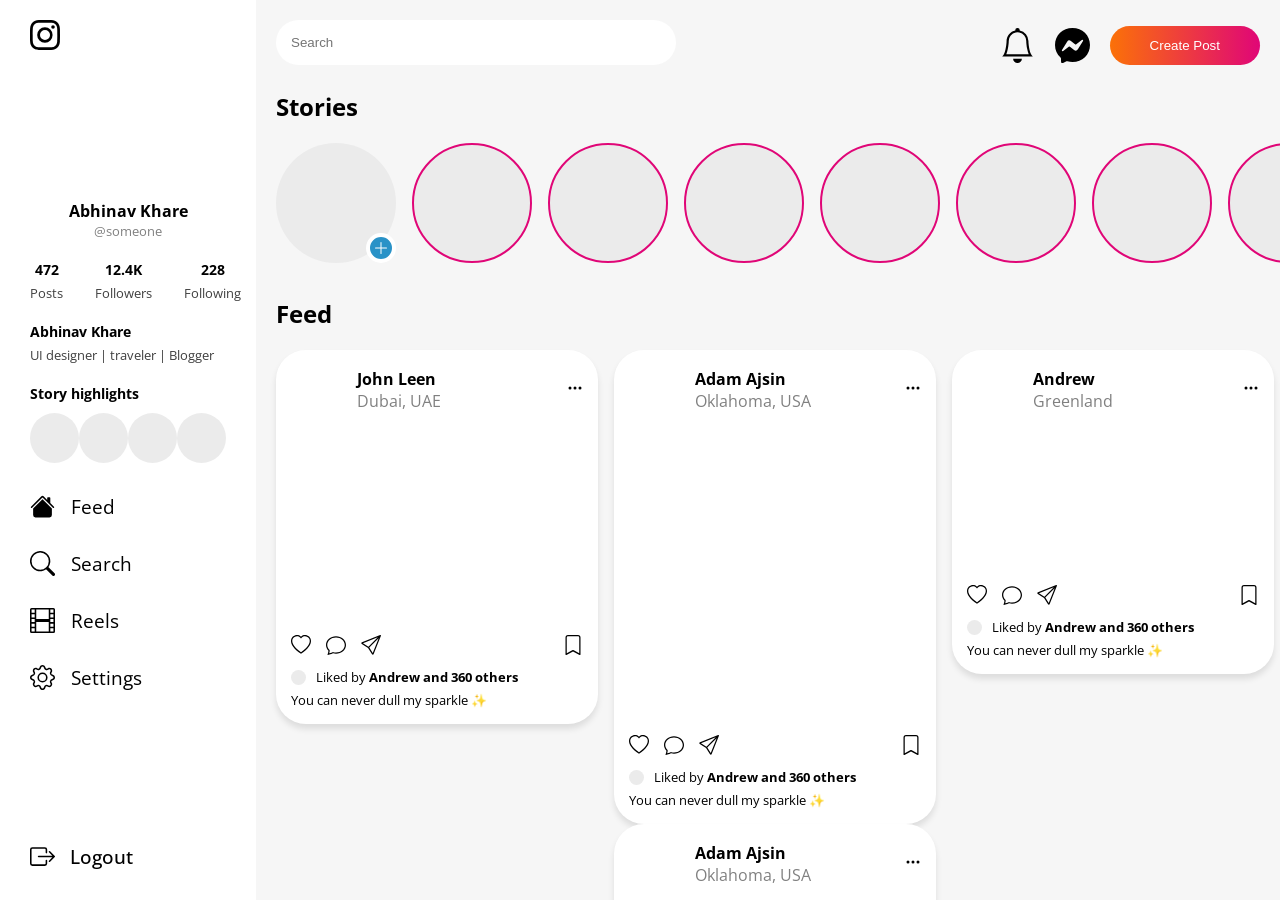
==== instaui/index.html @ 222c0384 "chore: inital commit" ====
<!doctype html>
<html lang="en">
    <head>
        <meta charset="UTF-8" />
        <meta name="viewport" content="width=device-width, initial-scale=1.0" />
        <title>Document</title>
        <link rel="stylesheet" href="style.css" />
        <link rel="preconnect" href="https://fonts.googleapis.com" />
        <link rel="preconnect" href="https://fonts.gstatic.com" crossorigin />
        <link
            href="https://fonts.googleapis.com/css2?family=Open+Sans:ital,wght@0,300..800;1,300..800&display=swap"
            rel="stylesheet"
        />
    </head>
    <body>
        <div class="main">
            <div class="instagram">
                <div class="sidebar">
                    <div class="logo">
                        <svg
                            xmlns="http://www.w3.org/2000/svg"
                            width="30"
                            height="30"
                            fill="currentColor"
                            class="bi bi-instagram"
                            viewBox="0 0 16 16"
                        >
                            <path
                                d="M8 0C5.829 0 5.556.01 4.703.048 3.85.088 3.269.222 2.76.42a3.9 3.9 0 0 0-1.417.923A3.9 3.9 0 0 0 .42 2.76C.222 3.268.087 3.85.048 4.7.01 5.555 0 5.827 0 8.001c0 2.172.01 2.444.048 3.297.04.852.174 1.433.372 1.942.205.526.478.972.923 1.417.444.445.89.719 1.416.923.51.198 1.09.333 1.942.372C5.555 15.99 5.827 16 8 16s2.444-.01 3.298-.048c.851-.04 1.434-.174 1.943-.372a3.9 3.9 0 0 0 1.416-.923c.445-.445.718-.891.923-1.417.197-.509.332-1.09.372-1.942C15.99 10.445 16 10.173 16 8s-.01-2.445-.048-3.299c-.04-.851-.175-1.433-.372-1.941a3.9 3.9 0 0 0-.923-1.417A3.9 3.9 0 0 0 13.24.42c-.51-.198-1.092-.333-1.943-.372C10.443.01 10.172 0 7.998 0zm-.717 1.442h.718c2.136 0 2.389.007 3.232.046.78.035 1.204.166 1.486.275.373.145.64.319.92.599s.453.546.598.92c.11.281.24.705.275 1.485.039.843.047 1.096.047 3.231s-.008 2.389-.047 3.232c-.035.78-.166 1.203-.275 1.485a2.5 2.5 0 0 1-.599.919c-.28.28-.546.453-.92.598-.28.11-.704.24-1.485.276-.843.038-1.096.047-3.232.047s-2.39-.009-3.233-.047c-.78-.036-1.203-.166-1.485-.276a2.5 2.5 0 0 1-.92-.598 2.5 2.5 0 0 1-.6-.92c-.109-.281-.24-.705-.275-1.485-.038-.843-.046-1.096-.046-3.233s.008-2.388.046-3.231c.036-.78.166-1.204.276-1.486.145-.373.319-.64.599-.92s.546-.453.92-.598c.282-.11.705-.24 1.485-.276.738-.034 1.024-.044 2.515-.045zm4.988 1.328a.96.96 0 1 0 0 1.92.96.96 0 0 0 0-1.92m-4.27 1.122a4.109 4.109 0 1 0 0 8.217 4.109 4.109 0 0 0 0-8.217m0 1.441a2.667 2.667 0 1 1 0 5.334 2.667 2.667 0 0 1 0-5.334"
                            />
                        </svg>
                        <div class="text-logo">
                            <img src="./instagram.png" alt="" />
                        </div>
                    </div>
                    <div class="profile">
                        <div class="profile-pic"></div>
                        <div class="profile-name">Abhinav Khare</div>
                        <div class="profile-user">@someone</div>
                    </div>
                    <div class="followers">
                        <div class="item">
                            <h1>472</h1>
                            <p>Posts</p>
                        </div>
                        <span class="divider"></span>
                        <div class="item">
                            <h1>12.4K</h1>
                            <p>Followers</p>
                        </div>
                        <span class="divider"></span>
                        <div class="item">
                            <h1>228</h1>
                            <p>Following</p>
                        </div>
                    </div>
                    <div class="sidebar-about">
                        <h1>Abhinav Khare</h1>
                        <p>UI designer | traveler | Blogger</p>
                    </div>
                    <div class="story-highlights">
                        <h1>Story highlights</h1>
                        <div class="stories-h">
                            <div class="s-item"></div>
                            <div class="s-item"></div>
                            <div class="s-item"></div>
                            <div class="s-item"></div>
                        </div>
                    </div>
                    <div class="sidebar-nav">
                        <div class="navs">
                            <div class="logout-n">
                                <svg
                                    xmlns="http://www.w3.org/2000/svg"
                                    width="16"
                                    height="16"
                                    fill="currentColor"
                                    class="bi bi-house-fill"
                                    viewBox="0 0 16 16"
                                >
                                    <path
                                        d="M8.707 1.5a1 1 0 0 0-1.414 0L.646 8.146a.5.5 0 0 0 .708.708L8 2.207l6.646 6.647a.5.5 0 0 0 .708-.708L13 5.793V2.5a.5.5 0 0 0-.5-.5h-1a.5.5 0 0 0-.5.5v1.293z"
                                    />
                                    <path
                                        d="m8 3.293 6 6V13.5a1.5 1.5 0 0 1-1.5 1.5h-9A1.5 1.5 0 0 1 2 13.5V9.293z"
                                    />
                                </svg>
                                <div>Feed</div>
                            </div>
                            <div class="logout-n">
                                <svg
                                    xmlns="http://www.w3.org/2000/svg"
                                    width="16"
                                    height="16"
                                    fill="currentColor"
                                    class="bi bi-search"
                                    viewBox="0 0 16 16"
                                >
                                    <path
                                        d="M11.742 10.344a6.5 6.5 0 1 0-1.397 1.398h-.001q.044.06.098.115l3.85 3.85a1 1 0 0 0 1.415-1.414l-3.85-3.85a1 1 0 0 0-.115-.1zM12 6.5a5.5 5.5 0 1 1-11 0 5.5 5.5 0 0 1 11 0"
                                    />
                                </svg>
                                <div>Search</div>
                            </div>
                            <div class="logout-n">
                                <svg
                                    xmlns="http://www.w3.org/2000/svg"
                                    width="16"
                                    height="16"
                                    fill="currentColor"
                                    class="bi bi-film"
                                    viewBox="0 0 16 16"
                                >
                                    <path
                                        d="M0 1a1 1 0 0 1 1-1h14a1 1 0 0 1 1 1v14a1 1 0 0 1-1 1H1a1 1 0 0 1-1-1zm4 0v6h8V1zm8 8H4v6h8zM1 1v2h2V1zm2 3H1v2h2zM1 7v2h2V7zm2 3H1v2h2zm-2 3v2h2v-2zM15 1h-2v2h2zm-2 3v2h2V4zm2 3h-2v2h2zm-2 3v2h2v-2zm2 3h-2v2h2z"
                                    />
                                </svg>
                                <div>Reels</div>
                            </div>
                            <div class="logout-n">
                                <svg
                                    xmlns="http://www.w3.org/2000/svg"
                                    width="16"
                                    height="16"
                                    fill="currentColor"
                                    class="bi bi-gear"
                                    viewBox="0 0 16 16"
                                >
                                    <path
                                        d="M8 4.754a3.246 3.246 0 1 0 0 6.492 3.246 3.246 0 0 0 0-6.492M5.754 8a2.246 2.246 0 1 1 4.492 0 2.246 2.246 0 0 1-4.492 0"
                                    />
                                    <path
                                        d="M9.796 1.343c-.527-1.79-3.065-1.79-3.592 0l-.094.319a.873.873 0 0 1-1.255.52l-.292-.16c-1.64-.892-3.433.902-2.54 2.541l.159.292a.873.873 0 0 1-.52 1.255l-.319.094c-1.79.527-1.79 3.065 0 3.592l.319.094a.873.873 0 0 1 .52 1.255l-.16.292c-.892 1.64.901 3.434 2.541 2.54l.292-.159a.873.873 0 0 1 1.255.52l.094.319c.527 1.79 3.065 1.79 3.592 0l.094-.319a.873.873 0 0 1 1.255-.52l.292.16c1.64.893 3.434-.902 2.54-2.541l-.159-.292a.873.873 0 0 1 .52-1.255l.319-.094c1.79-.527 1.79-3.065 0-3.592l-.319-.094a.873.873 0 0 1-.52-1.255l.16-.292c.893-1.64-.902-3.433-2.541-2.54l-.292.159a.873.873 0 0 1-1.255-.52zm-2.633.283c.246-.835 1.428-.835 1.674 0l.094.319a1.873 1.873 0 0 0 2.693 1.115l.291-.16c.764-.415 1.6.42 1.184 1.185l-.159.292a1.873 1.873 0 0 0 1.116 2.692l.318.094c.835.246.835 1.428 0 1.674l-.319.094a1.873 1.873 0 0 0-1.115 2.693l.16.291c.415.764-.42 1.6-1.185 1.184l-.291-.159a1.873 1.873 0 0 0-2.693 1.116l-.094.318c-.246.835-1.428.835-1.674 0l-.094-.319a1.873 1.873 0 0 0-2.692-1.115l-.292.16c-.764.415-1.6-.42-1.184-1.185l.159-.291A1.873 1.873 0 0 0 1.945 8.93l-.319-.094c-.835-.246-.835-1.428 0-1.674l.319-.094A1.873 1.873 0 0 0 3.06 4.377l-.16-.292c-.415-.764.42-1.6 1.185-1.184l.292.159a1.873 1.873 0 0 0 2.692-1.115z"
                                    />
                                </svg>
                                <div>Settings</div>
                            </div>
                        </div>
                    </div>
                    <div class="logout">
                        <svg
                            xmlns="http://www.w3.org/2000/svg"
                            width="16"
                            height="16"
                            fill="currentColor"
                            class="bi bi-box-arrow-right"
                            viewBox="0 0 16 16"
                        >
                            <path
                                fill-rule="evenodd"
                                d="M10 12.5a.5.5 0 0 1-.5.5h-8a.5.5 0 0 1-.5-.5v-9a.5.5 0 0 1 .5-.5h8a.5.5 0 0 1 .5.5v2a.5.5 0 0 0 1 0v-2A1.5 1.5 0 0 0 9.5 2h-8A1.5 1.5 0 0 0 0 3.5v9A1.5 1.5 0 0 0 1.5 14h8a1.5 1.5 0 0 0 1.5-1.5v-2a.5.5 0 0 0-1 0z"
                            />
                            <path
                                fill-rule="evenodd"
                                d="M15.854 8.354a.5.5 0 0 0 0-.708l-3-3a.5.5 0 0 0-.708.708L14.293 7.5H5.5a.5.5 0 0 0 0 1h8.793l-2.147 2.146a.5.5 0 0 0 .708.708z"
                            />
                        </svg>
                        <div>Logout</div>
                    </div>
                </div>
                <div class="right-container">
                    <nav class="top-nav">
                        <div class="box nav-left">
                            <input type="text" placeholder="Search" />
                        </div>
                        <nav class="box nav-right">
                            <svg
                                xmlns="http://www.w3.org/2000/svg"
                                width="16"
                                height="16"
                                fill="currentColor"
                                class="bi bi-bell"
                                viewBox="0 0 16 16"
                            >
                                <path
                                    d="M8 16a2 2 0 0 0 2-2H6a2 2 0 0 0 2 2M8 1.918l-.797.161A4 4 0 0 0 4 6c0 .628-.134 2.197-.459 3.742-.16.767-.376 1.566-.663 2.258h10.244c-.287-.692-.502-1.49-.663-2.258C12.134 8.197 12 6.628 12 6a4 4 0 0 0-3.203-3.92zM14.22 12c.223.447.481.801.78 1H1c.299-.199.557-.553.78-1C2.68 10.2 3 6.88 3 6c0-2.42 1.72-4.44 4.005-4.901a1 1 0 1 1 1.99 0A5 5 0 0 1 13 6c0 .88.32 4.2 1.22 6"
                                />
                            </svg>
                            <svg
                                xmlns="http://www.w3.org/2000/svg"
                                width="16"
                                height="16"
                                fill="currentColor"
                                class="bi bi-messenger"
                                viewBox="0 0 16 16"
                            >
                                <path
                                    d="M0 7.76C0 3.301 3.493 0 8 0s8 3.301 8 7.76-3.493 7.76-8 7.76c-.81 0-1.586-.107-2.316-.307a.64.64 0 0 0-.427.03l-1.588.702a.64.64 0 0 1-.898-.566l-.044-1.423a.64.64 0 0 0-.215-.456C.956 12.108 0 10.092 0 7.76m5.546-1.459-2.35 3.728c-.225.358.214.761.551.506l2.525-1.916a.48.48 0 0 1 .578-.002l1.869 1.402a1.2 1.2 0 0 0 1.735-.32l2.35-3.728c.226-.358-.214-.761-.551-.506L9.728 7.381a.48.48 0 0 1-.578.002L7.281 5.98a1.2 1.2 0 0 0-1.735.32z"
                                />
                            </svg>
                            <button>Create Post</button>
                        </nav>
                    </nav>
                    <div class="story">
                        <h1>Stories</h1>
                        <div class="stories">
                            <div class="story-n">
                                <div class="plus">
                                    <svg
                                        xmlns="http://www.w3.org/2000/svg"
                                        width="16"
                                        height="16"
                                        fill="currentColor"
                                        class="bi bi-plus-lg"
                                        viewBox="0 0 16 16"
                                    >
                                        <path
                                            fill-rule="evenodd"
                                            d="M8 2a.5.5 0 0 1 .5.5v5h5a.5.5 0 0 1 0 1h-5v5a.5.5 0 0 1-1 0v-5h-5a.5.5 0 0 1 0-1h5v-5A.5.5 0 0 1 8 2"
                                        />
                                    </svg>
                                </div>
                            </div>
                            <div class="story-n">
                                <!-- <div>LIVE</div> -->
                            </div>
                            <div class="story-n"></div>
                            <div class="story-n"></div>
                            <div class="story-n"></div>
                            <div class="story-n"></div>
                            <div class="story-n"></div>
                            <div class="story-n"></div>
                            <div class="story-n"></div>
                            <div class="story-n"></div>
                        </div>
                    </div>
                    <div class="feed">
                        <h1>Feed</h1>
                        <div class="cols">
                            <div class="col col1">
                                <div class="p-1">
                                    <div class="info">
                                        <div class="pfp pfp1"></div>
                                        <div class="pfp-detail">
                                            <div class="username">
                                                John Leen
                                            </div>
                                            <div class="loc">Dubai, UAE</div>
                                        </div>
                                        <div class="dots">
                                            <svg
                                                xmlns="http://www.w3.org/2000/svg"
                                                width="16"
                                                height="16"
                                                fill="currentColor"
                                                class="bi bi-three-dots"
                                                viewBox="0 0 16 16"
                                            >
                                                <path
                                                    d="M3 9.5a1.5 1.5 0 1 1 0-3 1.5 1.5 0 0 1 0 3m5 0a1.5 1.5 0 1 1 0-3 1.5 1.5 0 0 1 0 3m5 0a1.5 1.5 0 1 1 0-3 1.5 1.5 0 0 1 0 3"
                                                />
                                            </svg>
                                        </div>
                                    </div>
                                    <div class="content content1"></div>
                                    <div class="interaction">
                                        <div class="i1">
                                            <svg
                                                xmlns="http://www.w3.org/2000/svg"
                                                width="16"
                                                height="16"
                                                fill="currentColor"
                                                class="bi bi-heart"
                                                viewBox="0 0 16 16"
                                            >
                                                <path
                                                    d="m8 2.748-.717-.737C5.6.281 2.514.878 1.4 3.053c-.523 1.023-.641 2.5.314 4.385.92 1.815 2.834 3.989 6.286 6.357 3.452-2.368 5.365-4.542 6.286-6.357.955-1.886.838-3.362.314-4.385C13.486.878 10.4.28 8.717 2.01zM8 15C-7.333 4.868 3.279-3.04 7.824 1.143q.09.083.176.171a3 3 0 0 1 .176-.17C12.72-3.042 23.333 4.867 8 15"
                                                />
                                            </svg>
                                            <svg
                                                xmlns="http://www.w3.org/2000/svg"
                                                width="16"
                                                height="16"
                                                fill="currentColor"
                                                class="bi bi-chat"
                                                viewBox="0 0 16 16"
                                            >
                                                <path
                                                    d="M2.678 11.894a1 1 0 0 1 .287.801 11 11 0 0 1-.398 2c1.395-.323 2.247-.697 2.634-.893a1 1 0 0 1 .71-.074A8 8 0 0 0 8 14c3.996 0 7-2.807 7-6s-3.004-6-7-6-7 2.808-7 6c0 1.468.617 2.83 1.678 3.894m-.493 3.905a22 22 0 0 1-.713.129c-.2.032-.352-.176-.273-.362a10 10 0 0 0 .244-.637l.003-.01c.248-.72.45-1.548.524-2.319C.743 11.37 0 9.76 0 8c0-3.866 3.582-7 8-7s8 3.134 8 7-3.582 7-8 7a9 9 0 0 1-2.347-.306c-.52.263-1.639.742-3.468 1.105"
                                                />
                                            </svg>
                                            <svg
                                                xmlns="http://www.w3.org/2000/svg"
                                                width="16"
                                                height="16"
                                                fill="currentColor"
                                                class="bi bi-send"
                                                viewBox="0 0 16 16"
                                            >
                                                <path
                                                    d="M15.854.146a.5.5 0 0 1 .11.54l-5.819 14.547a.75.75 0 0 1-1.329.124l-3.178-4.995L.643 7.184a.75.75 0 0 1 .124-1.33L15.314.037a.5.5 0 0 1 .54.11ZM6.636 10.07l2.761 4.338L14.13 2.576zm6.787-8.201L1.591 6.602l4.339 2.76z"
                                                />
                                            </svg>
                                        </div>
                                        <div class="i2">
                                            <svg
                                                xmlns="http://www.w3.org/2000/svg"
                                                width="16"
                                                height="16"
                                                fill="currentColor"
                                                class="bi bi-bookmark"
                                                viewBox="0 0 16 16"
                                            >
                                                <path
                                                    d="M2 2a2 2 0 0 1 2-2h8a2 2 0 0 1 2 2v13.5a.5.5 0 0 1-.777.416L8 13.101l-5.223 2.815A.5.5 0 0 1 2 15.5zm2-1a1 1 0 0 0-1 1v12.566l4.723-2.482a.5.5 0 0 1 .554 0L13 14.566V2a1 1 0 0 0-1-1z"
                                                />
                                            </svg>
                                        </div>
                                    </div>
                                    <div class="about">
                                        <div class="liked">
                                            <div class="pfp-liked"></div>
                                            <p>
                                                Liked by
                                                <span
                                                    >Andrew and 360 others</span
                                                >
                                            </p>
                                        </div>
                                        <div class="about-text">
                                            You can never dull my sparkle ✨
                                        </div>
                                    </div>
                                </div>
                            </div>
                            <div class="col col2">
                                <div class="p-1">
                                    <div class="info">
                                        <div class="pfp pfp2"></div>
                                        <div class="pfp-detail">
                                            <div class="username">
                                                Adam Ajsin
                                            </div>
                                            <div class="loc">Oklahoma, USA</div>
                                        </div>
                                        <div class="dots">
                                            <svg
                                                xmlns="http://www.w3.org/2000/svg"
                                                width="16"
                                                height="16"
                                                fill="currentColor"
                                                class="bi bi-three-dots"
                                                viewBox="0 0 16 16"
                                            >
                                                <path
                                                    d="M3 9.5a1.5 1.5 0 1 1 0-3 1.5 1.5 0 0 1 0 3m5 0a1.5 1.5 0 1 1 0-3 1.5 1.5 0 0 1 0 3m5 0a1.5 1.5 0 1 1 0-3 1.5 1.5 0 0 1 0 3"
                                                />
                                            </svg>
                                        </div>
                                    </div>
                                    <div class="content content2"></div>
                                    <div class="interaction">
                                        <div class="i1">
                                            <svg
                                                xmlns="http://www.w3.org/2000/svg"
                                                width="16"
                                                height="16"
                                                fill="currentColor"
                                                class="bi bi-heart"
                                                viewBox="0 0 16 16"
                                            >
                                                <path
                                                    d="m8 2.748-.717-.737C5.6.281 2.514.878 1.4 3.053c-.523 1.023-.641 2.5.314 4.385.92 1.815 2.834 3.989 6.286 6.357 3.452-2.368 5.365-4.542 6.286-6.357.955-1.886.838-3.362.314-4.385C13.486.878 10.4.28 8.717 2.01zM8 15C-7.333 4.868 3.279-3.04 7.824 1.143q.09.083.176.171a3 3 0 0 1 .176-.17C12.72-3.042 23.333 4.867 8 15"
                                                />
                                            </svg>
                                            <svg
                                                xmlns="http://www.w3.org/2000/svg"
                                                width="16"
                                                height="16"
                                                fill="currentColor"
                                                class="bi bi-chat"
                                                viewBox="0 0 16 16"
                                            >
                                                <path
                                                    d="M2.678 11.894a1 1 0 0 1 .287.801 11 11 0 0 1-.398 2c1.395-.323 2.247-.697 2.634-.893a1 1 0 0 1 .71-.074A8 8 0 0 0 8 14c3.996 0 7-2.807 7-6s-3.004-6-7-6-7 2.808-7 6c0 1.468.617 2.83 1.678 3.894m-.493 3.905a22 22 0 0 1-.713.129c-.2.032-.352-.176-.273-.362a10 10 0 0 0 .244-.637l.003-.01c.248-.72.45-1.548.524-2.319C.743 11.37 0 9.76 0 8c0-3.866 3.582-7 8-7s8 3.134 8 7-3.582 7-8 7a9 9 0 0 1-2.347-.306c-.52.263-1.639.742-3.468 1.105"
                                                />
                                            </svg>
                                            <svg
                                                xmlns="http://www.w3.org/2000/svg"
                                                width="16"
                                                height="16"
                                                fill="currentColor"
                                                class="bi bi-send"
                                                viewBox="0 0 16 16"
                                            >
                                                <path
                                                    d="M15.854.146a.5.5 0 0 1 .11.54l-5.819 14.547a.75.75 0 0 1-1.329.124l-3.178-4.995L.643 7.184a.75.75 0 0 1 .124-1.33L15.314.037a.5.5 0 0 1 .54.11ZM6.636 10.07l2.761 4.338L14.13 2.576zm6.787-8.201L1.591 6.602l4.339 2.76z"
                                                />
                                            </svg>
                                        </div>
                                        <div class="i2">
                                            <svg
                                                xmlns="http://www.w3.org/2000/svg"
                                                width="16"
                                                height="16"
                                                fill="currentColor"
                                                class="bi bi-bookmark"
                                                viewBox="0 0 16 16"
                                            >
                                                <path
                                                    d="M2 2a2 2 0 0 1 2-2h8a2 2 0 0 1 2 2v13.5a.5.5 0 0 1-.777.416L8 13.101l-5.223 2.815A.5.5 0 0 1 2 15.5zm2-1a1 1 0 0 0-1 1v12.566l4.723-2.482a.5.5 0 0 1 .554 0L13 14.566V2a1 1 0 0 0-1-1z"
                                                />
                                            </svg>
                                        </div>
                                    </div>
                                    <div class="about">
                                        <div class="liked">
                                            <div class="pfp-liked"></div>
                                            <p>
                                                Liked by
                                                <span
                                                    >Andrew and 360 others</span
                                                >
                                            </p>
                                        </div>
                                        <div class="about-text">
                                            You can never dull my sparkle ✨
                                        </div>
                                    </div>
                                </div>
                                <div class="p-1">
                                    <div class="info">
                                        <div class="pfp pfp2"></div>
                                        <div class="pfp-detail">
                                            <div class="username">
                                                Adam Ajsin
                                            </div>
                                            <div class="loc">Oklahoma, USA</div>
                                        </div>
                                        <div class="dots">
                                            <svg
                                                xmlns="http://www.w3.org/2000/svg"
                                                width="16"
                                                height="16"
                                                fill="currentColor"
                                                class="bi bi-three-dots"
                                                viewBox="0 0 16 16"
                                            >
                                                <path
                                                    d="M3 9.5a1.5 1.5 0 1 1 0-3 1.5 1.5 0 0 1 0 3m5 0a1.5 1.5 0 1 1 0-3 1.5 1.5 0 0 1 0 3m5 0a1.5 1.5 0 1 1 0-3 1.5 1.5 0 0 1 0 3"
                                                />
                                            </svg>
                                        </div>
                                    </div>
                                    <div class="content content2"></div>
                                    <div class="interaction">
                                        <div class="i1">
                                            <svg
                                                xmlns="http://www.w3.org/2000/svg"
                                                width="16"
                                                height="16"
                                                fill="currentColor"
                                                class="bi bi-heart"
                                                viewBox="0 0 16 16"
                                            >
                                                <path
                                                    d="m8 2.748-.717-.737C5.6.281 2.514.878 1.4 3.053c-.523 1.023-.641 2.5.314 4.385.92 1.815 2.834 3.989 6.286 6.357 3.452-2.368 5.365-4.542 6.286-6.357.955-1.886.838-3.362.314-4.385C13.486.878 10.4.28 8.717 2.01zM8 15C-7.333 4.868 3.279-3.04 7.824 1.143q.09.083.176.171a3 3 0 0 1 .176-.17C12.72-3.042 23.333 4.867 8 15"
                                                />
                                            </svg>
                                            <svg
                                                xmlns="http://www.w3.org/2000/svg"
                                                width="16"
                                                height="16"
                                                fill="currentColor"
                                                class="bi bi-chat"
                                                viewBox="0 0 16 16"
                                            >
                                                <path
                                                    d="M2.678 11.894a1 1 0 0 1 .287.801 11 11 0 0 1-.398 2c1.395-.323 2.247-.697 2.634-.893a1 1 0 0 1 .71-.074A8 8 0 0 0 8 14c3.996 0 7-2.807 7-6s-3.004-6-7-6-7 2.808-7 6c0 1.468.617 2.83 1.678 3.894m-.493 3.905a22 22 0 0 1-.713.129c-.2.032-.352-.176-.273-.362a10 10 0 0 0 .244-.637l.003-.01c.248-.72.45-1.548.524-2.319C.743 11.37 0 9.76 0 8c0-3.866 3.582-7 8-7s8 3.134 8 7-3.582 7-8 7a9 9 0 0 1-2.347-.306c-.52.263-1.639.742-3.468 1.105"
                                                />
                                            </svg>
                                            <svg
                                                xmlns="http://www.w3.org/2000/svg"
                                                width="16"
                                                height="16"
                                                fill="currentColor"
                                                class="bi bi-send"
                                                viewBox="0 0 16 16"
                                            >
                                                <path
                                                    d="M15.854.146a.5.5 0 0 1 .11.54l-5.819 14.547a.75.75 0 0 1-1.329.124l-3.178-4.995L.643 7.184a.75.75 0 0 1 .124-1.33L15.314.037a.5.5 0 0 1 .54.11ZM6.636 10.07l2.761 4.338L14.13 2.576zm6.787-8.201L1.591 6.602l4.339 2.76z"
                                                />
                                            </svg>
                                        </div>
                                        <div class="i2">
                                            <svg
                                                xmlns="http://www.w3.org/2000/svg"
                                                width="16"
                                                height="16"
                                                fill="currentColor"
                                                class="bi bi-bookmark"
                                                viewBox="0 0 16 16"
                                            >
                                                <path
                                                    d="M2 2a2 2 0 0 1 2-2h8a2 2 0 0 1 2 2v13.5a.5.5 0 0 1-.777.416L8 13.101l-5.223 2.815A.5.5 0 0 1 2 15.5zm2-1a1 1 0 0 0-1 1v12.566l4.723-2.482a.5.5 0 0 1 .554 0L13 14.566V2a1 1 0 0 0-1-1z"
                                                />
                                            </svg>
                                        </div>
                                    </div>
                                    <div class="about">
                                        <div class="liked">
                                            <div class="pfp-liked"></div>
                                            <p>
                                                Liked by
                                                <span
                                                    >Andrew and 360 others</span
                                                >
                                            </p>
                                        </div>
                                        <div class="about-text">
                                            You can never dull my sparkle ✨
                                        </div>
                                    </div>
                                </div>
                            </div>
                            <div class="col col3">
                                <div class="p-1">
                                    <div class="info">
                                        <div class="pfp pfp3"></div>
                                        <div class="pfp-detail">
                                            <div class="username">Andrew</div>
                                            <div class="loc">Greenland</div>
                                        </div>
                                        <div class="dots">
                                            <svg
                                                xmlns="http://www.w3.org/2000/svg"
                                                width="16"
                                                height="16"
                                                fill="currentColor"
                                                class="bi bi-three-dots"
                                                viewBox="0 0 16 16"
                                            >
                                                <path
                                                    d="M3 9.5a1.5 1.5 0 1 1 0-3 1.5 1.5 0 0 1 0 3m5 0a1.5 1.5 0 1 1 0-3 1.5 1.5 0 0 1 0 3m5 0a1.5 1.5 0 1 1 0-3 1.5 1.5 0 0 1 0 3"
                                                />
                                            </svg>
                                        </div>
                                    </div>
                                    <div class="content content3"></div>
                                    <div class="interaction">
                                        <div class="i1">
                                            <svg
                                                xmlns="http://www.w3.org/2000/svg"
                                                width="16"
                                                height="16"
                                                fill="currentColor"
                                                class="bi bi-heart"
                                                viewBox="0 0 16 16"
                                            >
                                                <path
                                                    d="m8 2.748-.717-.737C5.6.281 2.514.878 1.4 3.053c-.523 1.023-.641 2.5.314 4.385.92 1.815 2.834 3.989 6.286 6.357 3.452-2.368 5.365-4.542 6.286-6.357.955-1.886.838-3.362.314-4.385C13.486.878 10.4.28 8.717 2.01zM8 15C-7.333 4.868 3.279-3.04 7.824 1.143q.09.083.176.171a3 3 0 0 1 .176-.17C12.72-3.042 23.333 4.867 8 15"
                                                />
                                            </svg>
                                            <svg
                                                xmlns="http://www.w3.org/2000/svg"
                                                width="16"
                                                height="16"
                                                fill="currentColor"
                                                class="bi bi-chat"
                                                viewBox="0 0 16 16"
                                            >
                                                <path
                                                    d="M2.678 11.894a1 1 0 0 1 .287.801 11 11 0 0 1-.398 2c1.395-.323 2.247-.697 2.634-.893a1 1 0 0 1 .71-.074A8 8 0 0 0 8 14c3.996 0 7-2.807 7-6s-3.004-6-7-6-7 2.808-7 6c0 1.468.617 2.83 1.678 3.894m-.493 3.905a22 22 0 0 1-.713.129c-.2.032-.352-.176-.273-.362a10 10 0 0 0 .244-.637l.003-.01c.248-.72.45-1.548.524-2.319C.743 11.37 0 9.76 0 8c0-3.866 3.582-7 8-7s8 3.134 8 7-3.582 7-8 7a9 9 0 0 1-2.347-.306c-.52.263-1.639.742-3.468 1.105"
                                                />
                                            </svg>
                                            <svg
                                                xmlns="http://www.w3.org/2000/svg"
                                                width="16"
                                                height="16"
                                                fill="currentColor"
                                                class="bi bi-send"
                                                viewBox="0 0 16 16"
                                            >
                                                <path
                                                    d="M15.854.146a.5.5 0 0 1 .11.54l-5.819 14.547a.75.75 0 0 1-1.329.124l-3.178-4.995L.643 7.184a.75.75 0 0 1 .124-1.33L15.314.037a.5.5 0 0 1 .54.11ZM6.636 10.07l2.761 4.338L14.13 2.576zm6.787-8.201L1.591 6.602l4.339 2.76z"
                                                />
                                            </svg>
                                        </div>
                                        <div class="i2">
                                            <svg
                                                xmlns="http://www.w3.org/2000/svg"
                                                width="16"
                                                height="16"
                                                fill="currentColor"
                                                class="bi bi-bookmark"
                                                viewBox="0 0 16 16"
                                            >
                                                <path
                                                    d="M2 2a2 2 0 0 1 2-2h8a2 2 0 0 1 2 2v13.5a.5.5 0 0 1-.777.416L8 13.101l-5.223 2.815A.5.5 0 0 1 2 15.5zm2-1a1 1 0 0 0-1 1v12.566l4.723-2.482a.5.5 0 0 1 .554 0L13 14.566V2a1 1 0 0 0-1-1z"
                                                />
                                            </svg>
                                        </div>
                                    </div>
                                    <div class="about">
                                        <div class="liked">
                                            <div class="pfp-liked"></div>
                                            <p>
                                                Liked by
                                                <span
                                                    >Andrew and 360 others</span
                                                >
                                            </p>
                                        </div>
                                        <div class="about-text">
                                            You can never dull my sparkle ✨
                                        </div>
                                    </div>
                                </div>
                            </div>
                        </div>
                    </div>
                </div>
            </div>
        </div>
    </body>
</html>
---- instaui/style.css ----
* {
    margin: 0;
    padding: 0;
    box-sizing: border-box;
}

html,
body {
    width: 100%;
    height: 100%;
    font-family: "Open Sans", sans-serif;
}

.main {
    width: 100%;
    position: relative;
    background-color: rgb(252, 252, 252);
}

.instagram {
    height: 100vh;
    display: flex;
    width: 100%;
    background-color: #f6f6f6;
}

.sidebar {
    width: 20%;
    height: 100%;
    background-color: white;
    position: fixed;
    left: 0;
}

.right-container {
    right: 0;
    position: fixed;
    height: 100%;
    width: 80%;
    overflow: auto;
}

.top-nav {
    position: fixed;
    left: 20%;
    height: 10vh;
    width: 100%;
    /* right: 0; */
    background-color: #f6f6f6;
    gap: 10px;
    display: flex;
}

.box {
    background-color: #f6f6f6;
    /* position: fixed; */
    height: 10vh;
    width: 40%;
}

.box .right {
    right: 0;
}

.nav-left {
    padding: 20px;
}
.nav-left input {
    padding: 15px;
    width: 400px;
    border: none;
    border-radius: 50px;
}

.nav-right {
    display: flex;
    justify-content: end;
    align-items: center;
    gap: 20px;
    padding-right: 30px;
}

.nav-right svg {
    width: 35px;
    height: 35px;
}

.nav-right button {
    padding: 12px 40px;
    color: white;
    border-radius: 50px;
    border: none;
    /* font-size: 1.3rem; */
    background: linear-gradient(to left, #e00677, #fb7108);
}

.story {
    height: 10vh;
    background-color: #f6f6f6;
    position: fixed;
    width: 100%;
    top: 10vh;
}

.story h1 {
    font-size: 1.5rem;
    padding-left: 20px;
}

.stories {
    width: 80%;
    display: flex;
    gap: 1rem;
    padding: 20px 0 0 20px;
    overflow: auto;
    scrollbar-width: none;
}

.story-n {
    border-radius: 50%;
    flex-shrink: 0;
    width: 120px;
    height: 120px;
    background-color: #ebebeb;
    position: relative;
    border: #e00677 solid 2px;
}

.story-n .plus {
    bottom: 0;
    margin: 0;
    right: 0;
    position: absolute;
    background-color: #2992c7;
    width: 30px;
    height: 30px;
    display: flex;
    justify-content: center;
    align-items: center;
    border: 4px solid white;
    border-radius: 50%;
}
.story-n:nth-child(1) svg {
    fill: white;
    border: none;
}

.story-n:nth-child(1) {
    border: none;
}

.story-n:nth-child(2) {
    /* display: flex;
    justify-content: center;
    align-items: end; */
    position: relative;
    /* background-color: #e00677; */
    padding: 4px 8px;
}
.story-n:nth-child(2) div {
    position: absolute;
    bottom: 0;
    right: 50%;
    left: 50%;
    transform: translatex(-50%, -50%);
    background-color: #e00677;
    /* padding: 4px 8px; */
    font-size: 0.8rem;
    color: white;
}

.feed {
    width: 100%;
    position: fixed;
    top: 33vh;
}

.feed h1 {
    font-size: 1.5rem;
    padding-left: 20px;
}

.cols {
    margin-top: 20px;
    margin: 20px;
    width: 78%;
    display: flex;
    justify-content: center;
    align-items: center;
    gap: 1rem;
}

.cols .col {
    width: calc(100% / 3);
    flex-shrink: 1;
    display: flex;
    /* justify-content: center; */
    flex-direction: column;
    /* width: 30%; */
    height: 100vh;
    /* background-color: red; */
}

.p-1 {
    box-shadow: 0px 5px 6px 0px rgba(0, 0, 0, 0.1);
    /* height: 20px; */
    width: 100%;
    background-color: white;
    border-radius: 30px;
    padding: 15px;
}

.info {
    gap: 1rem;
    display: flex;
    justify-content: start;
    width: 100%;
    align-items: center;
}

.info .dots {
    margin-right: 0;
    margin-left: auto;
}
.pfp {
    width: 50px;
    height: 50px;
    border-radius: 50%;
    background-color: #ebebeb;
}

.username {
    font-weight: bold;
}

.loc {
    color: grey;
}

.content {
    margin-top: 10px;
    border-radius: 10px;
    width: 100%;
    background-color: #ebebeb;
}

.pfp1 {
    background: url(https://randomuser.me/api/portraits/men/21.jpg);
    background-size: cover;
}

.pfp2 {
    background: url(https://randomuser.me/api/portraits/lego/5.jpg);
    background-size: cover;
}

.pfp3 {
    background: url(https://randomuser.me/api/portraits/men/7.jpg);
    background-size: cover;
}

.content1 {
    height: 200px;
    background: url(https://images.unsplash.com/photo-1489516408517-0c0a15662682?q=80&w=1374&auto=format&fit=crop&ixlib=rb-4.1.0&ixid=M3wxMjA3fDB8MHxwaG90by1wYWdlfHx8fGVufDB8fHx8fA%3D%3D);
    background-repeat: no-repeat;
    background-size: cover;
}

.content2 {
    height: 300px;
    background: url(https://plus.unsplash.com/premium_photo-1673266633993-013acd448898?q=80&w=687&auto=format&fit=crop&ixlib=rb-4.1.0&ixid=M3wxMjA3fDB8MHxwaG90by1wYWdlfHx8fGVufDB8fHx8fA%3D%3D);
    background-position: top;
    background-size: cover;
}

.content3 {
    height: 150px;
    background: url(https://plus.unsplash.com/premium_photo-1667997886539-77d6e47f5672?q=80&w=2061&auto=format&fit=crop&ixlib=rb-4.1.0&ixid=M3wxMjA3fDB8MHxwaG90by1wYWdlfHx8fGVufDB8fHx8fA%3D%3D);
    background-size: cover;
}

.interaction {
    padding-top: 10px;
    display: flex;
    justify-content: space-between;
}

.i1 {
    display: flex;
    gap: 15px;
}
.interaction svg {
    stroke-width: 5;
    height: 20px;
    width: 20px;
}

.about {
    padding-top: 8px;
    font-size: 0.8rem;
}

.liked {
    display: flex;
    align-items: center;
    gap: 10px;
}

.pfp-liked {
    width: 15px;
    height: 15px;
    background-color: #ebebeb;
    border-radius: 50%;
}

.liked p span {
    font-weight: bold;
}

.about-text {
    padding-top: 5px;
}

.sidebar {
    padding: 30px;
    padding-top: 0;
}

.logo {
    display: flex;
    justify-content: start;
    width: 100%;
    /* padding-top: -10px; */
    padding-top: 20px;
    gap: 10px;
    margin-bottom: 40px;
    /* height: 70px; */
}

.text-logo {
    img {
        width: 50%;
    }
    /* height: 500px; */
    /* margin-top: 20px; */
}

.profile {
    display: flex;
    flex-direction: column;
    align-items: center;
}

.profile-pic {
    width: 100px;
    height: 100px;
    border-radius: 50%;
    background-color: #ebebeb;
    background: url(./pfp.png);
    background-position: center;
    background-size: cover;
    background-repeat: no-repeat;
}

.profile-name {
    padding-top: 10px;
    font-weight: bold;
}

.profile-user {
    font-size: 0.8rem;
    color: grey;
}

.followers {
    margin-top: 20px;
    width: 100%;
    justify-content: space-between;
    gap: 1rem;
    display: flex;
}

.item {
    display: flex;
    justify-content: center;
    flex-direction: column;
    align-items: center;
    gap: 5px;
}
.sidebar h1 {
    font-size: 0.9rem;
}

.sidebar p {
    color: rgb(64, 64, 64);
    font-size: 0.8rem;
}

.divider {
    height: 25px;
    width: 1px;
    background-color: black;
}

.sidebar-about {
    padding-top: 20px;
}

.sidebar-about p {
    padding-top: 5px;
}

.story-highlights {
    padding-top: 20px;
}

.stories-h {
    display: flex;
    margin-top: 10px;
    justify-content: space-between;
}

.s-item {
    width: 50px;
    height: 50px;
    border-radius: 50%;
    background-color: #ebebeb;
}

.logout {
    align-items: center;
    justify-content: start;
    gap: 15px;
    display: flex;
    font-weight: 500;
    font-size: 1.2rem;
    position: absolute;
    bottom: 30px;
}

.logout-n {
    gap: 1rem;
    font-size: 1.2rem;
    display: flex;
    align-items: center;
    font-size: 1.2rem;
}

.logout-n svg,
.logout svg {
    width: 25px;
    height: 25px;
}

.navs {
    margin-top: 30px;
    gap: 30px;
    display: flex;
    flex-direction: column;
}
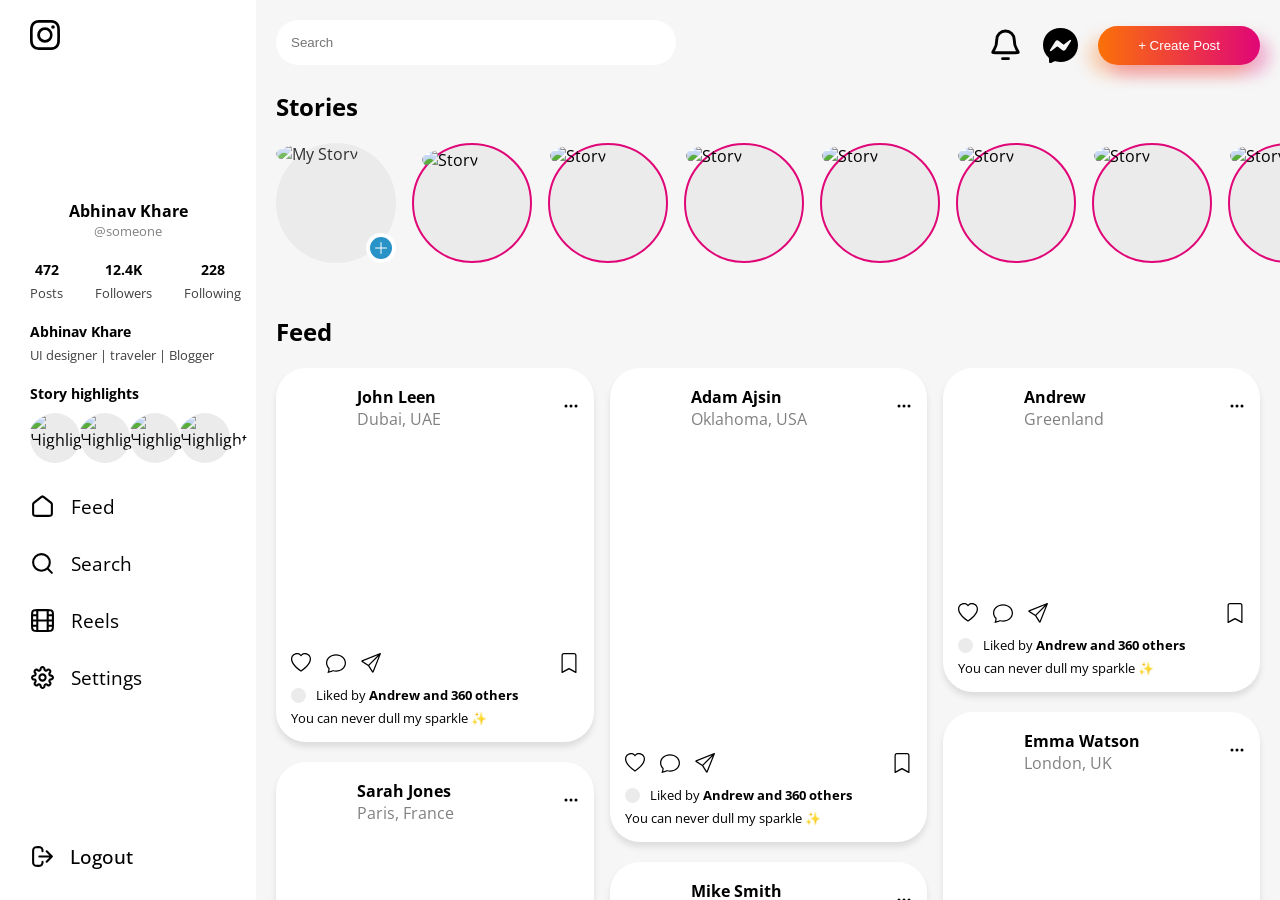
==== commit 915b1286: "chore: intial commit" ====
--- a/instaui/index.html
+++ b/instaui/index.html
@@ -61,76 +61,97 @@
                     <div class="story-highlights">
                         <h1>Story highlights</h1>
                         <div class="stories-h">
-                            <div class="s-item"></div>
-                            <div class="s-item"></div>
-                            <div class="s-item"></div>
-                            <div class="s-item"></div>
+                            <div class="s-item">
+                                <img src="https://picsum.photos/seed/highlight1/200" alt="Highlight" style="width: 100%; height: 100%; object-fit: cover; border-radius: 50%;">
+                            </div>
+                            <div class="s-item">
+                                <img src="https://picsum.photos/seed/highlight2/200" alt="Highlight" style="width: 100%; height: 100%; object-fit: cover; border-radius: 50%;">
+                            </div>
+                            <div class="s-item">
+                                <img src="https://picsum.photos/seed/highlight3/200" alt="Highlight" style="width: 100%; height: 100%; object-fit: cover; border-radius: 50%;">
+                            </div>
+                            <div class="s-item">
+                                <img src="https://picsum.photos/seed/highlight4/200" alt="Highlight" style="width: 100%; height: 100%; object-fit: cover; border-radius: 50%;">
+                            </div>
                         </div>
                     </div>
                     <div class="sidebar-nav">
                         <div class="navs">
                             <div class="logout-n">
                                 <svg
+                                    width="100%"
+                                    height="100%"
+                                    viewBox="0 0 24 24"
+                                    fill="none"
                                     xmlns="http://www.w3.org/2000/svg"
-                                    width="16"
-                                    height="16"
-                                    fill="currentColor"
-                                    class="bi bi-house-fill"
-                                    viewBox="0 0 16 16"
                                 >
                                     <path
-                                        d="M8.707 1.5a1 1 0 0 0-1.414 0L.646 8.146a.5.5 0 0 0 .708.708L8 2.207l6.646 6.647a.5.5 0 0 0 .708-.708L13 5.793V2.5a.5.5 0 0 0-.5-.5h-1a.5.5 0 0 0-.5.5v1.293z"
-                                    />
-                                    <path
-                                        d="m8 3.293 6 6V13.5a1.5 1.5 0 0 1-1.5 1.5h-9A1.5 1.5 0 0 1 2 13.5V9.293z"
+                                        d="M3 10.5651C3 9.9907 3 9.70352 3.07403 9.43905C3.1396 9.20478 3.24737 8.98444 3.39203 8.78886C3.55534 8.56806 3.78202 8.39175 4.23539 8.03912L11.0177 2.764C11.369 2.49075 11.5447 2.35412 11.7387 2.3016C11.9098 2.25526 12.0902 2.25526 12.2613 2.3016C12.4553 2.35412 12.631 2.49075 12.9823 2.764L19.7646 8.03913C20.218 8.39175 20.4447 8.56806 20.608 8.78886C20.7526 8.98444 20.8604 9.20478 20.926 9.43905C21 9.70352 21 9.9907 21 10.5651V17.8C21 18.9201 21 19.4801 20.782 19.908C20.5903 20.2843 20.2843 20.5903 19.908 20.782C19.4802 21 18.9201 21 17.8 21H6.2C5.07989 21 4.51984 21 4.09202 20.782C3.71569 20.5903 3.40973 20.2843 3.21799 19.908C3 19.4801 3 18.9201 3 17.8V10.5651Z"
+                                        stroke="currentColor"
+                                        stroke-width="2"
+                                        stroke-linecap="round"
+                                        stroke-linejoin="round"
                                     />
                                 </svg>
                                 <div>Feed</div>
                             </div>
                             <div class="logout-n">
                                 <svg
+                                    width="100%"
+                                    height="100%"
+                                    viewBox="0 0 24 24"
+                                    fill="none"
                                     xmlns="http://www.w3.org/2000/svg"
-                                    width="16"
-                                    height="16"
-                                    fill="currentColor"
-                                    class="bi bi-search"
-                                    viewBox="0 0 16 16"
                                 >
                                     <path
-                                        d="M11.742 10.344a6.5 6.5 0 1 0-1.397 1.398h-.001q.044.06.098.115l3.85 3.85a1 1 0 0 0 1.415-1.414l-3.85-3.85a1 1 0 0 0-.115-.1zM12 6.5a5.5 5.5 0 1 1-11 0 5.5 5.5 0 0 1 11 0"
+                                        d="M21 21L16.65 16.65M19 11C19 15.4183 15.4183 19 11 19C6.58172 19 3 15.4183 3 11C3 6.58172 6.58172 3 11 3C15.4183 3 19 6.58172 19 11Z"
+                                        stroke="currentColor"
+                                        stroke-width="2"
+                                        stroke-linecap="round"
+                                        stroke-linejoin="round"
                                     />
                                 </svg>
                                 <div>Search</div>
                             </div>
                             <div class="logout-n">
                                 <svg
+                                    width="100%"
+                                    height="100%"
+                                    viewBox="0 0 24 24"
+                                    fill="none"
                                     xmlns="http://www.w3.org/2000/svg"
-                                    width="16"
-                                    height="16"
-                                    fill="currentColor"
-                                    class="bi bi-film"
-                                    viewBox="0 0 16 16"
                                 >
                                     <path
-                                        d="M0 1a1 1 0 0 1 1-1h14a1 1 0 0 1 1 1v14a1 1 0 0 1-1 1H1a1 1 0 0 1-1-1zm4 0v6h8V1zm8 8H4v6h8zM1 1v2h2V1zm2 3H1v2h2zM1 7v2h2V7zm2 3H1v2h2zm-2 3v2h2v-2zM15 1h-2v2h2zm-2 3v2h2V4zm2 3h-2v2h2zm-2 3v2h2v-2zm2 3h-2v2h2z"
+                                        d="M2 12H22M2 7H7M17 7H22M2 17H7M17 17H22M7 22V2M17 22V2M6.8 22H17.2C18.8802 22 19.7202 22 20.362 21.673C20.9265 21.3854 21.3854 20.9265 21.673 20.362C22 19.7202 22 18.8802 22 17.2V6.8C22 5.11984 22 4.27976 21.673 3.63803C21.3854 3.07354 20.9265 2.6146 20.362 2.32698C19.7202 2 18.8802 2 17.2 2H6.8C5.11984 2 4.27976 2 3.63803 2.32698C3.07354 2.6146 2.6146 3.07354 2.32698 3.63803C2 4.27976 2 5.11984 2 6.8V17.2C2 18.8802 2 19.7202 2.32698 20.362C2.6146 20.9265 3.07354 21.3854 3.63803 21.673C4.27976 22 5.11984 22 6.8 22Z"
+                                        stroke="currentColor"
+                                        stroke-width="2"
+                                        stroke-linecap="round"
+                                        stroke-linejoin="round"
                                     />
                                 </svg>
                                 <div>Reels</div>
                             </div>
                             <div class="logout-n">
                                 <svg
+                                    width="100%"
+                                    height="100%"
+                                    viewBox="0 0 24 24"
+                                    fill="none"
                                     xmlns="http://www.w3.org/2000/svg"
-                                    width="16"
-                                    height="16"
-                                    fill="currentColor"
-                                    class="bi bi-gear"
-                                    viewBox="0 0 16 16"
                                 >
                                     <path
-                                        d="M8 4.754a3.246 3.246 0 1 0 0 6.492 3.246 3.246 0 0 0 0-6.492M5.754 8a2.246 2.246 0 1 1 4.492 0 2.246 2.246 0 0 1-4.492 0"
+                                        d="M12 15C13.6569 15 15 13.6569 15 12C15 10.3431 13.6569 9 12 9C10.3431 9 9 10.3431 9 12C9 13.6569 10.3431 15 12 15Z"
+                                        stroke="currentColor"
+                                        stroke-width="2"
+                                        stroke-linecap="round"
+                                        stroke-linejoin="round"
                                     />
                                     <path
-                                        d="M9.796 1.343c-.527-1.79-3.065-1.79-3.592 0l-.094.319a.873.873 0 0 1-1.255.52l-.292-.16c-1.64-.892-3.433.902-2.54 2.541l.159.292a.873.873 0 0 1-.52 1.255l-.319.094c-1.79.527-1.79 3.065 0 3.592l.319.094a.873.873 0 0 1 .52 1.255l-.16.292c-.892 1.64.901 3.434 2.541 2.54l.292-.159a.873.873 0 0 1 1.255.52l.094.319c.527 1.79 3.065 1.79 3.592 0l.094-.319a.873.873 0 0 1 1.255-.52l.292.16c1.64.893 3.434-.902 2.54-2.541l-.159-.292a.873.873 0 0 1 .52-1.255l.319-.094c1.79-.527 1.79-3.065 0-3.592l-.319-.094a.873.873 0 0 1-.52-1.255l.16-.292c.893-1.64-.902-3.433-2.541-2.54l-.292.159a.873.873 0 0 1-1.255-.52zm-2.633.283c.246-.835 1.428-.835 1.674 0l.094.319a1.873 1.873 0 0 0 2.693 1.115l.291-.16c.764-.415 1.6.42 1.184 1.185l-.159.292a1.873 1.873 0 0 0 1.116 2.692l.318.094c.835.246.835 1.428 0 1.674l-.319.094a1.873 1.873 0 0 0-1.115 2.693l.16.291c.415.764-.42 1.6-1.185 1.184l-.291-.159a1.873 1.873 0 0 0-2.693 1.116l-.094.318c-.246.835-1.428.835-1.674 0l-.094-.319a1.873 1.873 0 0 0-2.692-1.115l-.292.16c-.764.415-1.6-.42-1.184-1.185l.159-.291A1.873 1.873 0 0 0 1.945 8.93l-.319-.094c-.835-.246-.835-1.428 0-1.674l.319-.094A1.873 1.873 0 0 0 3.06 4.377l-.16-.292c-.415-.764.42-1.6 1.185-1.184l.292.159a1.873 1.873 0 0 0 2.692-1.115z"
+                                        d="M18.7273 14.7273C18.6063 15.0015 18.5702 15.3056 18.6236 15.6005C18.6771 15.8954 18.8177 16.1676 19.0273 16.3818L19.0818 16.4364C19.2509 16.6052 19.385 16.8057 19.4765 17.0265C19.568 17.2472 19.6151 17.4838 19.6151 17.7227C19.6151 17.9617 19.568 18.1983 19.4765 18.419C19.385 18.6397 19.2509 18.8402 19.0818 19.0091C18.913 19.1781 18.7124 19.3122 18.4917 19.4037C18.271 19.4952 18.0344 19.5423 17.7955 19.5423C17.5565 19.5423 17.3199 19.4952 17.0992 19.4037C16.8785 19.3122 16.678 19.1781 16.5091 19.0091L16.4545 18.9545C16.2403 18.745 15.9682 18.6044 15.6733 18.5509C15.3784 18.4974 15.0742 18.5335 14.8 18.6545C14.5311 18.7698 14.3018 18.9611 14.1403 19.205C13.9788 19.4489 13.8921 19.7347 13.8909 20.0273V20.1818C13.8909 20.664 13.6994 21.1265 13.3584 21.4675C13.0174 21.8084 12.5549 22 12.0727 22C11.5905 22 11.1281 21.8084 10.7871 21.4675C10.4461 21.1265 10.2545 20.664 10.2545 20.1818V20.1C10.2475 19.7991 10.1501 19.5073 9.97501 19.2625C9.79991 19.0176 9.55521 18.8312 9.27273 18.7273C8.99853 18.6063 8.69437 18.5702 8.39947 18.6236C8.10456 18.6771 7.83244 18.8177 7.61818 19.0273L7.56364 19.0818C7.39478 19.2509 7.19425 19.385 6.97353 19.4765C6.7528 19.568 6.51621 19.6151 6.27727 19.6151C6.03834 19.6151 5.80174 19.568 5.58102 19.4765C5.36029 19.385 5.15977 19.2509 4.99091 19.0818C4.82186 18.913 4.68775 18.7124 4.59626 18.4917C4.50476 18.271 4.45766 18.0344 4.45766 17.7955C4.45766 17.5565 4.50476 17.3199 4.59626 17.0992C4.68775 16.8785 4.82186 16.678 4.99091 16.5091L5.04545 16.4545C5.25503 16.2403 5.39562 15.9682 5.4491 15.6733C5.50257 15.3784 5.46647 15.0742 5.34545 14.8C5.23022 14.5311 5.03887 14.3018 4.79497 14.1403C4.55107 13.9788 4.26526 13.8921 3.97273 13.8909H3.81818C3.33597 13.8909 2.87351 13.6994 2.53253 13.3584C2.19156 13.0174 2 12.5549 2 12.0727C2 11.5905 2.19156 11.1281 2.53253 10.7871C2.87351 10.4461 3.33597 10.2545 3.81818 10.2545H3.9C4.2009 10.2475 4.49273 10.1501 4.73754 9.97501C4.98236 9.79991 5.16883 9.55521 5.27273 9.27273C5.39374 8.99853 5.42984 8.69437 5.37637 8.39947C5.3229 8.10456 5.18231 7.83244 4.97273 7.61818L4.91818 7.56364C4.74913 7.39478 4.61503 7.19425 4.52353 6.97353C4.43203 6.7528 4.38493 6.51621 4.38493 6.27727C4.38493 6.03834 4.43203 5.80174 4.52353 5.58102C4.61503 5.36029 4.74913 5.15977 4.91818 4.99091C5.08704 4.82186 5.28757 4.68775 5.50829 4.59626C5.72901 4.50476 5.96561 4.45766 6.20455 4.45766C6.44348 4.45766 6.68008 4.50476 6.9008 4.59626C7.12152 4.68775 7.32205 4.82186 7.49091 4.99091L7.54545 5.04545C7.75971 5.25503 8.03183 5.39562 8.32674 5.4491C8.62164 5.50257 8.9258 5.46647 9.2 5.34545H9.27273C9.54161 5.23022 9.77093 5.03887 9.93245 4.79497C10.094 4.55107 10.1807 4.26526 10.1818 3.97273V3.81818C10.1818 3.33597 10.3734 2.87351 10.7144 2.53253C11.0553 2.19156 11.5178 2 12 2C12.4822 2 12.9447 2.19156 13.2856 2.53253C13.6266 2.87351 13.8182 3.33597 13.8182 3.81818V3.9C13.8193 4.19253 13.906 4.47834 14.0676 4.72224C14.2291 4.96614 14.4584 5.15749 14.7273 5.27273C15.0015 5.39374 15.3056 5.42984 15.6005 5.37637C15.8954 5.3229 16.1676 5.18231 16.3818 4.97273L16.4364 4.91818C16.6052 4.74913 16.8057 4.61503 17.0265 4.52353C17.2472 4.43203 17.4838 4.38493 17.7227 4.38493C17.9617 4.38493 18.1983 4.43203 18.419 4.52353C18.6397 4.61503 18.8402 4.74913 19.0091 4.91818C19.1781 5.08704 19.3122 5.28757 19.4037 5.50829C19.4952 5.72901 19.5423 5.96561 19.5423 6.20455C19.5423 6.44348 19.4952 6.68008 19.4037 6.9008C19.3122 7.12152 19.1781 7.32205 19.0091 7.49091L18.9545 7.54545C18.745 7.75971 18.6044 8.03183 18.5509 8.32674C18.4974 8.62164 18.5335 8.9258 18.6545 9.2V9.27273C18.7698 9.54161 18.9611 9.77093 19.205 9.93245C19.4489 10.094 19.7347 10.1807 20.0273 10.1818H20.1818C20.664 10.1818 21.1265 10.3734 21.4675 10.7144C21.8084 11.0553 22 11.5178 22 12C22 12.4822 21.8084 12.9447 21.4675 13.2856C21.1265 13.6266 20.664 13.8182 20.1818 13.8182H20.1C19.8075 13.8193 19.5217 13.906 19.2778 14.0676C19.0339 14.2291 18.8425 14.4584 18.7273 14.7273Z"
+                                        stroke="currentColor"
+                                        stroke-width="2"
+                                        stroke-linecap="round"
+                                        stroke-linejoin="round"
                                     />
                                 </svg>
                                 <div>Settings</div>
@@ -139,20 +160,18 @@
                     </div>
                     <div class="logout">
                         <svg
+                            width="100%"
+                            height="100%"
+                            viewBox="0 0 24 24"
+                            fill="none"
                             xmlns="http://www.w3.org/2000/svg"
-                            width="16"
-                            height="16"
-                            fill="currentColor"
-                            class="bi bi-box-arrow-right"
-                            viewBox="0 0 16 16"
                         >
                             <path
-                                fill-rule="evenodd"
-                                d="M10 12.5a.5.5 0 0 1-.5.5h-8a.5.5 0 0 1-.5-.5v-9a.5.5 0 0 1 .5-.5h8a.5.5 0 0 1 .5.5v2a.5.5 0 0 0 1 0v-2A1.5 1.5 0 0 0 9.5 2h-8A1.5 1.5 0 0 0 0 3.5v9A1.5 1.5 0 0 0 1.5 14h8a1.5 1.5 0 0 0 1.5-1.5v-2a.5.5 0 0 0-1 0z"
-                            />
-                            <path
-                                fill-rule="evenodd"
-                                d="M15.854 8.354a.5.5 0 0 0 0-.708l-3-3a.5.5 0 0 0-.708.708L14.293 7.5H5.5a.5.5 0 0 0 0 1h8.793l-2.147 2.146a.5.5 0 0 0 .708.708z"
+                                d="M16 17L21 12M21 12L16 7M21 12H9M12 17C12 17.93 12 18.395 11.8978 18.7765C11.6204 19.8117 10.8117 20.6204 9.77646 20.8978C9.39496 21 8.92997 21 8 21H7.5C6.10218 21 5.40326 21 4.85195 20.7716C4.11687 20.4672 3.53284 19.8831 3.22836 19.1481C3 18.5967 3 17.8978 3 16.5V7.5C3 6.10217 3 5.40326 3.22836 4.85195C3.53284 4.11687 4.11687 3.53284 4.85195 3.22836C5.40326 3 6.10218 3 7.5 3H8C8.92997 3 9.39496 3 9.77646 3.10222C10.8117 3.37962 11.6204 4.18827 11.8978 5.22354C12 5.60504 12 6.07003 12 7"
+                                stroke="currentColor"
+                                stroke-width="2"
+                                stroke-linecap="round"
+                                stroke-linejoin="round"
                             />
                         </svg>
                         <div>Logout</div>
@@ -165,15 +184,18 @@
                         </div>
                         <nav class="box nav-right">
                             <svg
+                                width="100%"
+                                height="100%"
+                                viewBox="0 0 24 24"
+                                fill="none"
                                 xmlns="http://www.w3.org/2000/svg"
-                                width="16"
-                                height="16"
-                                fill="currentColor"
-                                class="bi bi-bell"
-                                viewBox="0 0 16 16"
                             >
                                 <path
-                                    d="M8 16a2 2 0 0 0 2-2H6a2 2 0 0 0 2 2M8 1.918l-.797.161A4 4 0 0 0 4 6c0 .628-.134 2.197-.459 3.742-.16.767-.376 1.566-.663 2.258h10.244c-.287-.692-.502-1.49-.663-2.258C12.134 8.197 12 6.628 12 6a4 4 0 0 0-3.203-3.92zM14.22 12c.223.447.481.801.78 1H1c.299-.199.557-.553.78-1C2.68 10.2 3 6.88 3 6c0-2.42 1.72-4.44 4.005-4.901a1 1 0 1 1 1.99 0A5 5 0 0 1 13 6c0 .88.32 4.2 1.22 6"
+                                    d="M14 21H10M18 8C18 6.4087 17.3679 4.88258 16.2427 3.75736C15.1174 2.63214 13.5913 2 12 2C10.4087 2 8.8826 2.63214 7.75738 3.75736C6.63216 4.88258 6.00002 6.4087 6.00002 8C6.00002 11.0902 5.22049 13.206 4.34968 14.6054C3.61515 15.7859 3.24788 16.3761 3.26134 16.5408C3.27626 16.7231 3.31488 16.7926 3.46179 16.9016C3.59448 17 4.19261 17 5.38887 17H18.6112C19.8074 17 20.4056 17 20.5382 16.9016C20.6852 16.7926 20.7238 16.7231 20.7387 16.5408C20.7522 16.3761 20.3849 15.7859 19.6504 14.6054C18.7795 13.206 18 11.0902 18 8Z"
+                                    stroke="currentColor"
+                                    stroke-width="2"
+                                    stroke-linecap="round"
+                                    stroke-linejoin="round"
                                 />
                             </svg>
                             <svg
@@ -188,13 +210,14 @@
                                     d="M0 7.76C0 3.301 3.493 0 8 0s8 3.301 8 7.76-3.493 7.76-8 7.76c-.81 0-1.586-.107-2.316-.307a.64.64 0 0 0-.427.03l-1.588.702a.64.64 0 0 1-.898-.566l-.044-1.423a.64.64 0 0 0-.215-.456C.956 12.108 0 10.092 0 7.76m5.546-1.459-2.35 3.728c-.225.358.214.761.551.506l2.525-1.916a.48.48 0 0 1 .578-.002l1.869 1.402a1.2 1.2 0 0 0 1.735-.32l2.35-3.728c.226-.358-.214-.761-.551-.506L9.728 7.381a.48.48 0 0 1-.578.002L7.281 5.98a1.2 1.2 0 0 0-1.735.32z"
                                 />
                             </svg>
-                            <button>Create Post</button>
+                            <button>+ Create Post</button>
                         </nav>
                     </nav>
                     <div class="story">
                         <h1>Stories</h1>
                         <div class="stories">
                             <div class="story-n">
+                                <img src="./pfp.png" style="width: 100%; height: 100%; object-fit: cover; border-radius: 50%; opacity: 0.8;" alt="My Story">
                                 <div class="plus">
                                     <svg
                                         xmlns="http://www.w3.org/2000/svg"
@@ -212,16 +235,33 @@
                                 </div>
                             </div>
                             <div class="story-n">
+                                <img src="https://picsum.photos/seed/story2/200" alt="Story" style="width: 100%; height: 100%; object-fit: cover; border-radius: 50%;">
                                 <!-- <div>LIVE</div> -->
                             </div>
-                            <div class="story-n"></div>
-                            <div class="story-n"></div>
-                            <div class="story-n"></div>
-                            <div class="story-n"></div>
-                            <div class="story-n"></div>
-                            <div class="story-n"></div>
-                            <div class="story-n"></div>
-                            <div class="story-n"></div>
+                            <div class="story-n">
+                                <img src="https://picsum.photos/seed/story3/200" alt="Story" style="width: 100%; height: 100%; object-fit: cover; border-radius: 50%;">
+                            </div>
+                            <div class="story-n">
+                                <img src="https://picsum.photos/seed/story4/200" alt="Story" style="width: 100%; height: 100%; object-fit: cover; border-radius: 50%;">
+                            </div>
+                            <div class="story-n">
+                                <img src="https://picsum.photos/seed/story5/200" alt="Story" style="width: 100%; height: 100%; object-fit: cover; border-radius: 50%;">
+                            </div>
+                            <div class="story-n">
+                                <img src="https://picsum.photos/seed/story6/200" alt="Story" style="width: 100%; height: 100%; object-fit: cover; border-radius: 50%;">
+                            </div>
+                            <div class="story-n">
+                                <img src="https://picsum.photos/seed/story7/200" alt="Story" style="width: 100%; height: 100%; object-fit: cover; border-radius: 50%;">
+                            </div>
+                            <div class="story-n">
+                                <img src="https://picsum.photos/seed/story8/200" alt="Story" style="width: 100%; height: 100%; object-fit: cover; border-radius: 50%;">
+                            </div>
+                            <div class="story-n">
+                                <img src="https://picsum.photos/seed/story9/200" alt="Story" style="width: 100%; height: 100%; object-fit: cover; border-radius: 50%;">
+                            </div>
+                            <div class="story-n">
+                                <img src="https://picsum.photos/seed/story10/200" alt="Story" style="width: 100%; height: 100%; object-fit: cover; border-radius: 50%;">
+                            </div>
                         </div>
                     </div>
                     <div class="feed">
@@ -322,6 +362,46 @@
                                         </div>
                                     </div>
                                 </div>
+                                <div class="p-1" style="margin-top: 20px;">
+                                    <div class="info">
+                                        <div class="pfp" style="background: url(https://randomuser.me/api/portraits/women/44.jpg) center/cover;"></div>
+                                        <div class="pfp-detail">
+                                            <div class="username">Sarah Jones</div>
+                                            <div class="loc">Paris, France</div>
+                                        </div>
+                                        <div class="dots">
+                                            <svg xmlns="http://www.w3.org/2000/svg" width="16" height="16" fill="currentColor" class="bi bi-three-dots" viewBox="0 0 16 16">
+                                                <path d="M3 9.5a1.5 1.5 0 1 1 0-3 1.5 1.5 0 0 1 0 3m5 0a1.5 1.5 0 1 1 0-3 1.5 1.5 0 0 1 0 3m5 0a1.5 1.5 0 1 1 0-3 1.5 1.5 0 0 1 0 3"/>
+                                            </svg>
+                                        </div>
+                                    </div>
+                                    <div class="content" style="height: 250px; background: url(https://picsum.photos/seed/post1/400/300) center/cover no-repeat;"></div>
+                                    <div class="interaction">
+                                        <div class="i1">
+                                            <svg xmlns="http://www.w3.org/2000/svg" width="16" height="16" fill="currentColor" class="bi bi-heart" viewBox="0 0 16 16">
+                                                <path d="m8 2.748-.717-.737C5.6.281 2.514.878 1.4 3.053c-.523 1.023-.641 2.5.314 4.385.92 1.815 2.834 3.989 6.286 6.357 3.452-2.368 5.365-4.542 6.286-6.357.955-1.886.838-3.362.314-4.385C13.486.878 10.4.28 8.717 2.01zM8 15C-7.333 4.868 3.279-3.04 7.824 1.143q.09.083.176.171a3 3 0 0 1 .176-.17C12.72-3.042 23.333 4.867 8 15"/>
+                                            </svg>
+                                            <svg xmlns="http://www.w3.org/2000/svg" width="16" height="16" fill="currentColor" class="bi bi-chat" viewBox="0 0 16 16">
+                                                <path d="M2.678 11.894a1 1 0 0 1 .287.801 11 11 0 0 1-.398 2c1.395-.323 2.247-.697 2.634-.893a1 1 0 0 1 .71-.074A8 8 0 0 0 8 14c3.996 0 7-2.807 7-6s-3.004-6-7-6-7 2.808-7 6c0 1.468.617 2.83 1.678 3.894m-.493 3.905a22 22 0 0 1-.713.129c-.2.032-.352-.176-.273-.362a10 10 0 0 0 .244-.637l.003-.01c.248-.72.45-1.548.524-2.319C.743 11.37 0 9.76 0 8c0-3.866 3.582-7 8-7s8 3.134 8 7-3.582 7-8 7a9 9 0 0 1-2.347-.306c-.52.263-1.639.742-3.468 1.105"/>
+                                            </svg>
+                                            <svg xmlns="http://www.w3.org/2000/svg" width="16" height="16" fill="currentColor" class="bi bi-send" viewBox="0 0 16 16">
+                                                <path d="M15.854.146a.5.5 0 0 1 .11.54l-5.819 14.547a.75.75 0 0 1-1.329.124l-3.178-4.995L.643 7.184a.75.75 0 0 1 .124-1.33L15.314.037a.5.5 0 0 1 .54.11ZM6.636 10.07l2.761 4.338L14.13 2.576zm6.787-8.201L1.591 6.602l4.339 2.76z"/>
+                                            </svg>
+                                        </div>
+                                        <div class="i2">
+                                            <svg xmlns="http://www.w3.org/2000/svg" width="16" height="16" fill="currentColor" class="bi bi-bookmark" viewBox="0 0 16 16">
+                                                <path d="M2 2a2 2 0 0 1 2-2h8a2 2 0 0 1 2 2v13.5a.5.5 0 0 1-.777.416L8 13.101l-5.223 2.815A.5.5 0 0 1 2 15.5zm2-1a1 1 0 0 0-1 1v12.566l4.723-2.482a.5.5 0 0 1 .554 0L13 14.566V2a1 1 0 0 0-1-1z"/>
+                                            </svg>
+                                        </div>
+                                    </div>
+                                    <div class="about">
+                                        <div class="liked">
+                                            <div class="pfp-liked"></div>
+                                            <p>Liked by <span>Sarah and 120 others</span></p>
+                                        </div>
+                                        <div class="about-text">Enjoying the vibes! ✨</div>
+                                    </div>
+                                </div>
                             </div>
                             <div class="col col2">
                                 <div class="p-1">
@@ -418,7 +498,47 @@
                                         </div>
                                     </div>
                                 </div>
-                                <div class="p-1">
+                                <div class="p-1" style="margin-top: 20px;">
+                                    <div class="info">
+                                        <div class="pfp" style="background: url(https://randomuser.me/api/portraits/men/32.jpg) center/cover;"></div>
+                                        <div class="pfp-detail">
+                                            <div class="username">Mike Smith</div>
+                                            <div class="loc">New York, USA</div>
+                                        </div>
+                                        <div class="dots">
+                                            <svg xmlns="http://www.w3.org/2000/svg" width="16" height="16" fill="currentColor" class="bi bi-three-dots" viewBox="0 0 16 16">
+                                                <path d="M3 9.5a1.5 1.5 0 1 1 0-3 1.5 1.5 0 0 1 0 3m5 0a1.5 1.5 0 1 1 0-3 1.5 1.5 0 0 1 0 3m5 0a1.5 1.5 0 1 1 0-3 1.5 1.5 0 0 1 0 3"/>
+                                            </svg>
+                                        </div>
+                                    </div>
+                                    <div class="content" style="height: 300px; background: url(https://picsum.photos/seed/post2/400/500) center/cover no-repeat;"></div>
+                                    <div class="interaction">
+                                        <div class="i1">
+                                            <svg xmlns="http://www.w3.org/2000/svg" width="16" height="16" fill="currentColor" class="bi bi-heart" viewBox="0 0 16 16">
+                                                <path d="m8 2.748-.717-.737C5.6.281 2.514.878 1.4 3.053c-.523 1.023-.641 2.5.314 4.385.92 1.815 2.834 3.989 6.286 6.357 3.452-2.368 5.365-4.542 6.286-6.357.955-1.886.838-3.362.314-4.385C13.486.878 10.4.28 8.717 2.01zM8 15C-7.333 4.868 3.279-3.04 7.824 1.143q.09.083.176.171a3 3 0 0 1 .176-.17C12.72-3.042 23.333 4.867 8 15"/>
+                                            </svg>
+                                            <svg xmlns="http://www.w3.org/2000/svg" width="16" height="16" fill="currentColor" class="bi bi-chat" viewBox="0 0 16 16">
+                                                <path d="M2.678 11.894a1 1 0 0 1 .287.801 11 11 0 0 1-.398 2c1.395-.323 2.247-.697 2.634-.893a1 1 0 0 1 .71-.074A8 8 0 0 0 8 14c3.996 0 7-2.807 7-6s-3.004-6-7-6-7 2.808-7 6c0 1.468.617 2.83 1.678 3.894m-.493 3.905a22 22 0 0 1-.713.129c-.2.032-.352-.176-.273-.362a10 10 0 0 0 .244-.637l.003-.01c.248-.72.45-1.548.524-2.319C.743 11.37 0 9.76 0 8c0-3.866 3.582-7 8-7s8 3.134 8 7-3.582 7-8 7a9 9 0 0 1-2.347-.306c-.52.263-1.639.742-3.468 1.105"/>
+                                            </svg>
+                                            <svg xmlns="http://www.w3.org/2000/svg" width="16" height="16" fill="currentColor" class="bi bi-send" viewBox="0 0 16 16">
+                                                <path d="M15.854.146a.5.5 0 0 1 .11.54l-5.819 14.547a.75.75 0 0 1-1.329.124l-3.178-4.995L.643 7.184a.75.75 0 0 1 .124-1.33L15.314.037a.5.5 0 0 1 .54.11ZM6.636 10.07l2.761 4.338L14.13 2.576zm6.787-8.201L1.591 6.602l4.339 2.76z"/>
+                                            </svg>
+                                        </div>
+                                        <div class="i2">
+                                            <svg xmlns="http://www.w3.org/2000/svg" width="16" height="16" fill="currentColor" class="bi bi-bookmark" viewBox="0 0 16 16">
+                                                <path d="M2 2a2 2 0 0 1 2-2h8a2 2 0 0 1 2 2v13.5a.5.5 0 0 1-.777.416L8 13.101l-5.223 2.815A.5.5 0 0 1 2 15.5zm2-1a1 1 0 0 0-1 1v12.566l4.723-2.482a.5.5 0 0 1 .554 0L13 14.566V2a1 1 0 0 0-1-1z"/>
+                                            </svg>
+                                        </div>
+                                    </div>
+                                    <div class="about">
+                                        <div class="liked">
+                                            <div class="pfp-liked"></div>
+                                            <p>Liked by <span>Mike and 85 others</span></p>
+                                        </div>
+                                        <div class="about-text">Big city life! 🏙️</div>
+                                    </div>
+                                </div>
+                                <!-- <div class="p-1">
                                     <div class="info">
                                         <div class="pfp pfp2"></div>
                                         <div class="pfp-detail">
@@ -511,7 +631,7 @@
                                             You can never dull my sparkle ✨
                                         </div>
                                     </div>
-                                </div>
+                                </div> -->
                             </div>
                             <div class="col col3">
                                 <div class="p-1">
@@ -606,6 +726,46 @@
                                         </div>
                                     </div>
                                 </div>
+                                <div class="p-1" style="margin-top: 20px;">
+                                    <div class="info">
+                                        <div class="pfp" style="background: url(https://randomuser.me/api/portraits/women/65.jpg) center/cover;"></div>
+                                        <div class="pfp-detail">
+                                            <div class="username">Emma Watson</div>
+                                            <div class="loc">London, UK</div>
+                                        </div>
+                                        <div class="dots">
+                                            <svg xmlns="http://www.w3.org/2000/svg" width="16" height="16" fill="currentColor" class="bi bi-three-dots" viewBox="0 0 16 16">
+                                                <path d="M3 9.5a1.5 1.5 0 1 1 0-3 1.5 1.5 0 0 1 0 3m5 0a1.5 1.5 0 1 1 0-3 1.5 1.5 0 0 1 0 3m5 0a1.5 1.5 0 1 1 0-3 1.5 1.5 0 0 1 0 3"/>
+                                            </svg>
+                                        </div>
+                                    </div>
+                                    <div class="content" style="height: 200px; background: url(https://picsum.photos/seed/post3/400/300) center/cover no-repeat;"></div>
+                                    <div class="interaction">
+                                        <div class="i1">
+                                            <svg xmlns="http://www.w3.org/2000/svg" width="16" height="16" fill="currentColor" class="bi bi-heart" viewBox="0 0 16 16">
+                                                <path d="m8 2.748-.717-.737C5.6.281 2.514.878 1.4 3.053c-.523 1.023-.641 2.5.314 4.385.92 1.815 2.834 3.989 6.286 6.357 3.452-2.368 5.365-4.542 6.286-6.357.955-1.886.838-3.362.314-4.385C13.486.878 10.4.28 8.717 2.01zM8 15C-7.333 4.868 3.279-3.04 7.824 1.143q.09.083.176.171a3 3 0 0 1 .176-.17C12.72-3.042 23.333 4.867 8 15"/>
+                                            </svg>
+                                            <svg xmlns="http://www.w3.org/2000/svg" width="16" height="16" fill="currentColor" class="bi bi-chat" viewBox="0 0 16 16">
+                                                <path d="M2.678 11.894a1 1 0 0 1 .287.801 11 11 0 0 1-.398 2c1.395-.323 2.247-.697 2.634-.893a1 1 0 0 1 .71-.074A8 8 0 0 0 8 14c3.996 0 7-2.807 7-6s-3.004-6-7-6-7 2.808-7 6c0 1.468.617 2.83 1.678 3.894m-.493 3.905a22 22 0 0 1-.713.129c-.2.032-.352-.176-.273-.362a10 10 0 0 0 .244-.637l.003-.01c.248-.72.45-1.548.524-2.319C.743 11.37 0 9.76 0 8c0-3.866 3.582-7 8-7s8 3.134 8 7-3.582 7-8 7a9 9 0 0 1-2.347-.306c-.52.263-1.639.742-3.468 1.105"/>
+                                            </svg>
+                                            <svg xmlns="http://www.w3.org/2000/svg" width="16" height="16" fill="currentColor" class="bi bi-send" viewBox="0 0 16 16">
+                                                <path d="M15.854.146a.5.5 0 0 1 .11.54l-5.819 14.547a.75.75 0 0 1-1.329.124l-3.178-4.995L.643 7.184a.75.75 0 0 1 .124-1.33L15.314.037a.5.5 0 0 1 .54.11ZM6.636 10.07l2.761 4.338L14.13 2.576zm6.787-8.201L1.591 6.602l4.339 2.76z"/>
+                                            </svg>
+                                        </div>
+                                        <div class="i2">
+                                            <svg xmlns="http://www.w3.org/2000/svg" width="16" height="16" fill="currentColor" class="bi bi-bookmark" viewBox="0 0 16 16">
+                                                <path d="M2 2a2 2 0 0 1 2-2h8a2 2 0 0 1 2 2v13.5a.5.5 0 0 1-.777.416L8 13.101l-5.223 2.815A.5.5 0 0 1 2 15.5zm2-1a1 1 0 0 0-1 1v12.566l4.723-2.482a.5.5 0 0 1 .554 0L13 14.566V2a1 1 0 0 0-1-1z"/>
+                                            </svg>
+                                        </div>
+                                    </div>
+                                    <div class="about">
+                                        <div class="liked">
+                                            <div class="pfp-liked"></div>
+                                            <p>Liked by <span>Emma and 200 others</span></p>
+                                        </div>
+                                        <div class="about-text">London calling! 🇬🇧</div>
+                                    </div>
+                                </div>
                             </div>
                         </div>
                     </div>
--- a/instaui/style.css
+++ b/instaui/style.css
@@ -41,6 +41,7 @@
 }
 
 .top-nav {
+    z-index: 1110;
     position: fixed;
     left: 20%;
     height: 10vh;
@@ -92,14 +93,18 @@
     border: none;
     /* font-size: 1.3rem; */
     background: linear-gradient(to left, #e00677, #fb7108);
+    box-shadow: -10px 10px 15px rgba(251, 113, 8, 0.275), 10px 10px 15px rgba(224, 6, 119, 0.281);
+    /* box-shadow: -10px -10px 10px black; */
+
 }
 
 .story {
-    height: 10vh;
+    height: 15vh;
     background-color: #f6f6f6;
-    position: fixed;
-    width: 100%;
-    top: 10vh;
+    /* position: fixed; */
+    width: 100%;
+    margin-top: 10vh;
+    /* top: 10vh; */
 }
 
 .story h1 {
@@ -108,7 +113,7 @@
 }
 
 .stories {
-    width: 80%;
+    width: 100%;
     display: flex;
     gap: 1rem;
     padding: 20px 0 0 20px;
@@ -171,8 +176,8 @@
 
 .feed {
     width: 100%;
-    position: fixed;
-    top: 33vh;
+    /* position: fixed; */
+    margin-top: 10vh;
 }
 
 .feed h1 {
@@ -182,11 +187,11 @@
 
 .cols {
     margin-top: 20px;
-    margin: 20px;
-    width: 78%;
+    margin: 20px auto;
+    width: 96%;
     display: flex;
     justify-content: center;
-    align-items: center;
+    align-items: flex-start;
     gap: 1rem;
 }
 
@@ -197,7 +202,7 @@
     /* justify-content: center; */
     flex-direction: column;
     /* width: 30%; */
-    height: 100vh;
+    /* height: 100vh; */
     /* background-color: red; */
 }
 
